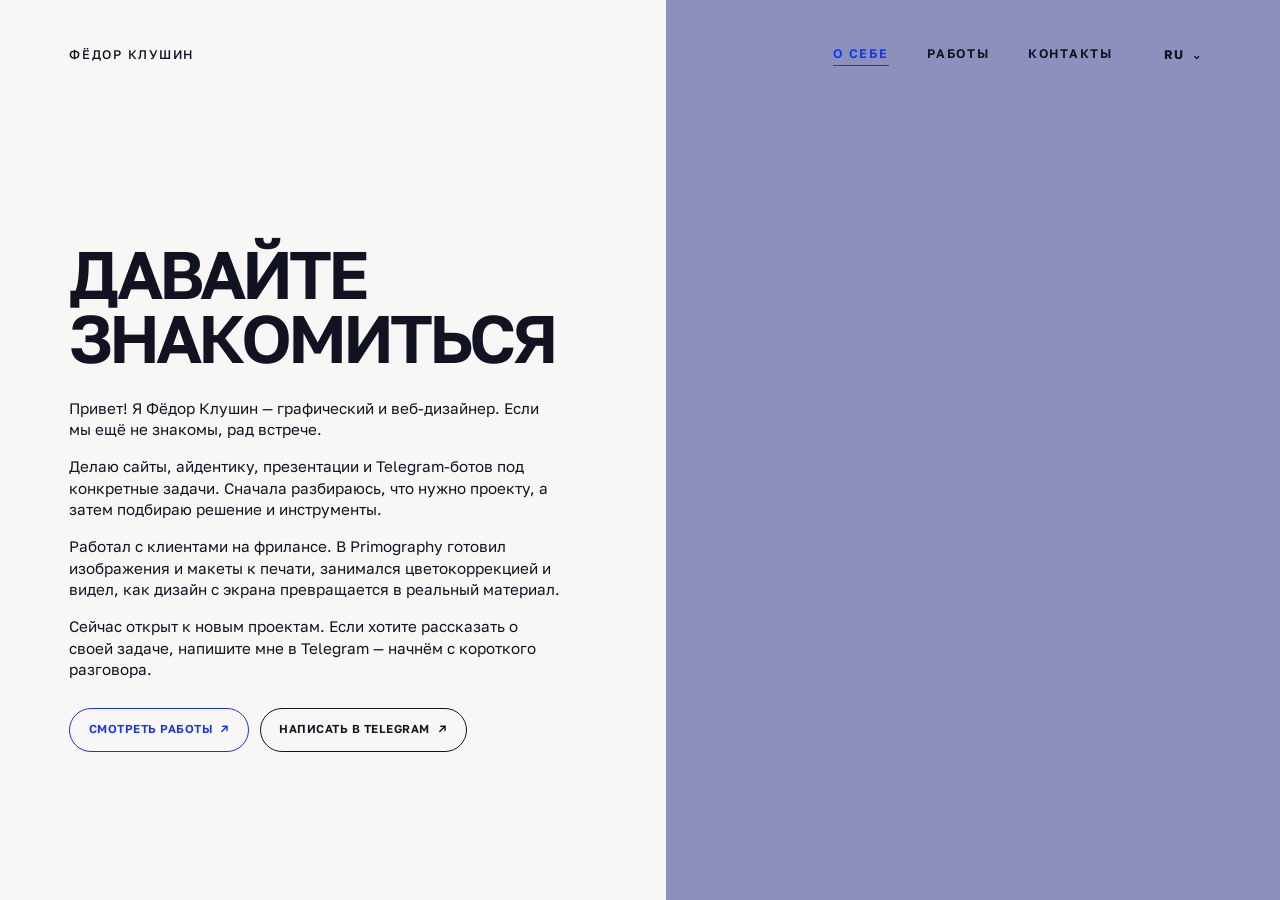
==== about.html @ 5cf601b0 "Add files via upload" ====
<!DOCTYPE html>
<html lang="ru">
<head>
<meta charset="utf-8">
<meta name="viewport" content="width=device-width, initial-scale=1">
<title>О себе — Фёдор Клушин</title>
<meta name="description" content="Знакомство с Фёдором Клушиным — графическим и веб-дизайнером. Работы, опыт и связь в Telegram.">
<meta property="og:title" content="О себе — Фёдор Клушин">
<meta property="og:description" content="Делаю сайты, айдентику, презентации и Telegram-ботов под конкретные задачи.">
<meta property="og:type" content="website">
<link rel="icon" href="assets/favicon.svg" type="image/svg+xml">
<link rel="preconnect" href="https://fonts.googleapis.com"><link rel="preconnect" href="https://fonts.gstatic.com" crossorigin><link href="https://fonts.googleapis.com/css2?family=Golos+Text:wght@400;500;600;700&family=JetBrains+Mono:wght@400;500&display=swap" rel="stylesheet">
<link rel="stylesheet" href="css/styles.css">
<link rel="stylesheet" href="css/redesign.css">
</head>
<body class="page-about">
<a class="skip-link" href="#main">К содержанию</a>
<header class="site-header site-header--scene">
  <a class="site-header__mark" href="index.html">ФЁДОР КЛУШИН</a>
  <button class="nav-toggle" type="button" aria-expanded="false" aria-controls="site-nav" aria-label="Открыть меню">
    <span></span><span></span>
  </button>
  <nav class="site-nav" id="site-nav" aria-label="Основная навигация">
    <a href="about.html" aria-current="page">О себе</a>
    <a href="works.html">Работы</a>
    <a href="contacts.html">Контакты</a>
  </nav>
</header>
<main id="main" class="about-story">
  <div class="about-story__copy">
    <h1>Давайте<br>знакомиться</h1>
    <div class="about-story__text">
      <p>Привет! Я Фёдор Клушин — графический и веб-дизайнер. Если мы ещё не знакомы, рад встрече.</p>
      <p>Делаю сайты, айдентику, презентации и Telegram-ботов под конкретные задачи. Сначала разбираюсь, что нужно проекту, а затем подбираю решение и инструменты.</p>
      <p>Работал с клиентами на фрилансе. В Primography готовил изображения и макеты к печати, занимался цветокоррекцией и видел, как дизайн с экрана превращается в реальный материал.</p>
      <p>Сейчас открыт к новым проектам. Если хотите рассказать о своей задаче, напишите мне в Telegram — начнём с короткого разговора.</p>
    </div>
    <div class="about-story__actions">
      <a class="outline-button outline-button--accent" href="works.html">Смотреть работы <span aria-hidden="true">↗</span></a>
      <a class="outline-button" href="https://t.me/fod1k" target="_blank" rel="noopener noreferrer">Написать в Telegram <span aria-hidden="true">↗</span></a>
    </div>
  </div>
  <div class="about-story__scene" role="img" aria-label="Дельфин и корова прыгают над морем на фоне заката"></div>
</main>
<script src="js/i18n-data.js"></script>
<script src="js/i18n.js"></script>
<script src="js/site.js"></script>
</body>
</html>
---- css/styles.css ----
/* ============================================================
   Фёдор Клушин — портфолио. Дизайн-система.
   Unbounded (display) · Golos Text (body) · JetBrains Mono (util)
   ============================================================ */

:root {
  --ground: #E7E4D9;
  --surface: #DEDACB;
  --ink: #14120E;
  --muted: #6B685C;
  --line: rgba(20, 18, 14, 0.16);
  --accent: #2E1DF0;
  --accent-ink: #F4F1E6;
  --accent-2: #FF4D26;

  --font-display: "Unbounded", "Arial Black", "Segoe UI", sans-serif;
  --font-body: "Golos Text", "Segoe UI", system-ui, sans-serif;
  --font-mono: "JetBrains Mono", "SFMono-Regular", ui-monospace, monospace;

  --pad: clamp(1.15rem, 5vw, 4rem);
  --measure: 60rem;
  --ease: cubic-bezier(0.22, 1, 0.36, 1);
  --grain-opacity: 0.18;
}

@media (prefers-color-scheme: dark) {
  :root {
    --ground: #0E0E0C;
    --surface: #17150F;
    --ink: #ECE9DD;
    --muted: #8B8776;
    --line: rgba(236, 233, 221, 0.17);
    --accent: #8A7CFF;
    --accent-ink: #0E0E0C;
    --accent-2: #FF6A45;
    --grain-opacity: 0.32;
  }
}

*,
*::before,
*::after {
  box-sizing: border-box;
  margin: 0;
  padding: 0;
}

html {
  scroll-behavior: smooth;
  -webkit-text-size-adjust: 100%;
}

body {
  min-height: 100vh;
  background: var(--ground);
  color: var(--ink);
  font-family: var(--font-body);
  font-size: clamp(0.95rem, 0.9rem + 0.3vw, 1.05rem);
  line-height: 1.6;
  overflow-x: hidden;
  -webkit-font-smoothing: antialiased;
}

::selection {
  background: var(--accent);
  color: var(--accent-ink);
}

img,
svg {
  display: block;
  max-width: 100%;
  height: auto;
}

a {
  color: inherit;
  text-decoration: none;
}

button {
  font: inherit;
  color: inherit;
  background: none;
  border: 0;
  cursor: pointer;
}

h1,
h2,
h3 {
  font-family: var(--font-display);
  font-weight: 700;
  letter-spacing: -0.03em;
  line-height: 1.05;
}

:focus-visible {
  outline: 2px solid var(--accent);
  outline-offset: 3px;
}

.skip-link {
  position: absolute;
  left: 1rem;
  top: -4rem;
  z-index: 100;
  padding: 0.55rem 0.9rem;
  background: var(--ink);
  color: var(--ground);
  font-family: var(--font-mono);
  font-size: 0.75rem;
}

.skip-link:focus {
  top: 0.75rem;
}

/* grain overlay ------------------------------------------------ */
.grain {
  position: fixed;
  inset: -50%;
  z-index: 90;
  pointer-events: none;
  opacity: var(--grain-opacity);
  mix-blend-mode: soft-light;
  background-image: url("data:image/svg+xml,%3Csvg xmlns='http://www.w3.org/2000/svg' width='160' height='160'%3E%3Cfilter id='n'%3E%3CfeTurbulence type='fractalNoise' baseFrequency='0.82' numOctaves='2' stitchTiles='stitch'/%3E%3C/filter%3E%3Crect width='100%25' height='100%25' filter='url(%23n)'/%3E%3C/svg%3E");
}

/* ============================================================
   Header
   ============================================================ */
.site-header {
  position: sticky;
  top: 0;
  z-index: 50;
  display: flex;
  flex-wrap: wrap;
  align-items: center;
  gap: 0.5rem 1.75rem;
  padding: 0.85rem var(--pad);
  font-family: var(--font-mono);
  font-size: 0.72rem;
  letter-spacing: 0.06em;
  text-transform: uppercase;
  background: color-mix(in srgb, var(--ground) 85%, transparent);
  backdrop-filter: blur(10px);
  -webkit-backdrop-filter: blur(10px);
  border-bottom: 1px solid var(--line);
}

.site-header__mark {
  margin-right: auto;
  font-weight: 500;
}

.site-header__mark b {
  color: var(--accent);
  font-weight: 500;
}

.site-header__mark:hover {
  color: var(--accent);
}

.site-nav {
  display: flex;
  gap: clamp(0.9rem, 3vw, 2rem);
}

.site-nav a {
  position: relative;
  padding-bottom: 2px;
}

.site-nav a::after {
  content: "";
  position: absolute;
  left: 0;
  bottom: 0;
  width: 100%;
  height: 1px;
  background: currentColor;
  transform: scaleX(0);
  transform-origin: left;
  transition: transform 0.35s var(--ease);
}

.site-nav a:hover,
.site-nav a[aria-current="page"] {
  color: var(--accent);
}

.site-nav a:hover::after,
.site-nav a[aria-current="page"]::after {
  transform: scaleX(1);
}

.site-header__clock {
  color: var(--muted);
  font-variant-numeric: tabular-nums;
  white-space: nowrap;
}

.nav-toggle {
  display: none;
  width: 2.4rem;
  height: 2.4rem;
  border: 1px solid var(--line);
  place-items: center;
}

.nav-toggle span {
  display: block;
  width: 1rem;
  height: 1px;
  background: var(--ink);
  transition: transform 0.3s var(--ease), opacity 0.3s var(--ease);
}

.nav-toggle span + span {
  margin-top: 5px;
}

.nav-toggle[aria-expanded="true"] span:first-child {
  transform: translateY(3px) rotate(45deg);
}

.nav-toggle[aria-expanded="true"] span:last-child {
  transform: translateY(-3px) rotate(-45deg);
}

@media (max-width: 760px) {
  .nav-toggle {
    display: grid;
    order: 2;
  }

  .site-header__clock {
    display: none;
  }

  .site-nav {
    order: 3;
    flex-basis: 100%;
    flex-direction: column;
    gap: 0;
    display: none;
  }

  .site-nav.is-open {
    display: flex;
  }

  .site-nav a {
    padding: 0.85rem 0;
    border-top: 1px solid var(--line);
  }

  .site-nav a::after {
    display: none;
  }
}

/* ============================================================
   Footer
   ============================================================ */
.site-footer {
  padding: clamp(2.5rem, 6vw, 4rem) var(--pad) 2.5rem;
  border-top: 1px solid var(--ink);
  display: grid;
  gap: 1.75rem;
}

.site-footer__row {
  display: flex;
  flex-wrap: wrap;
  gap: 1rem 2.5rem;
  align-items: baseline;
  justify-content: space-between;
}

.site-footer__links {
  display: flex;
  flex-wrap: wrap;
  gap: 0.6rem 1.75rem;
  font-family: var(--font-mono);
  font-size: 0.78rem;
  letter-spacing: 0.04em;
  text-transform: uppercase;
}

.site-footer__links a:hover {
  color: var(--accent);
}

.site-footer__note {
  font-family: var(--font-mono);
  font-size: 0.68rem;
  letter-spacing: 0.08em;
  text-transform: uppercase;
  color: var(--muted);
}

/* ============================================================
   Home — hero
   ============================================================ */
.hero {
  position: relative;
  padding: clamp(2.5rem, 7vw, 5.5rem) var(--pad) 0;
  min-height: calc(100svh - 46px);
  display: flex;
  flex-direction: column;
  justify-content: space-between;
}

.hero__eyebrow {
  font-family: var(--font-mono);
  font-size: 0.74rem;
  letter-spacing: 0.14em;
  text-transform: uppercase;
  color: var(--muted);
  display: flex;
  gap: 0.6rem;
  align-items: center;
}

.hero__eyebrow::before {
  content: "";
  width: 34px;
  height: 1px;
  background: var(--accent-2);
}

.wordmark {
  font-family: var(--font-display);
  font-weight: 800;
  text-transform: uppercase;
  letter-spacing: -0.045em;
  line-height: 0.86;
  font-size: clamp(2.9rem, 13.5vw, 14rem);
  margin: clamp(1.4rem, 4vw, 2.6rem) 0;
  overflow-wrap: break-word;
}

.wordmark .line {
  display: block;
  overflow: hidden;
}

.wordmark .line > span {
  display: block;
  will-change: transform;
}

.wordmark .line--out {
  color: var(--accent);
}

.hero__facts {
  display: grid;
  grid-template-columns: repeat(auto-fit, minmax(10.5rem, 1fr));
  gap: 0.9rem 1.5rem;
  border-top: 1px solid var(--line);
  padding-top: 1rem;
  margin-top: clamp(1.5rem, 4vw, 2.4rem);
}

.hero__facts dt {
  font-family: var(--font-mono);
  font-size: 0.64rem;
  letter-spacing: 0.16em;
  text-transform: uppercase;
  color: var(--accent-2);
  margin-bottom: 0.35rem;
}

.hero__facts dd {
  font-size: 0.9rem;
  line-height: 1.35;
}

.hero__foot {
  display: flex;
  flex-wrap: wrap;
  align-items: flex-end;
  justify-content: space-between;
  gap: 1.5rem 2rem;
  padding-bottom: clamp(1.4rem, 4vw, 2.4rem);
  margin-top: clamp(1.4rem, 4vw, 2.2rem);
}

.hero__lead {
  max-width: 34ch;
  font-size: clamp(1rem, 0.95rem + 0.5vw, 1.3rem);
  line-height: 1.4;
}

.hero__lead b {
  color: var(--accent);
  font-weight: 500;
}

.scrollcue {
  font-family: var(--font-mono);
  font-size: 0.72rem;
  letter-spacing: 0.12em;
  text-transform: uppercase;
  color: var(--muted);
  display: flex;
  align-items: center;
  gap: 0.5rem;
}

.scrollcue:hover {
  color: var(--accent);
}

.scrollcue span {
  display: inline-block;
  animation: bob 1.8s ease-in-out infinite;
}

@keyframes bob {
  0%, 100% { transform: translateY(0); }
  50% { transform: translateY(4px); }
}

/* rotating seal */
.seal {
  position: absolute;
  top: clamp(1rem, 4vw, 3rem);
  right: var(--pad);
  width: clamp(84px, 12vw, 132px);
  aspect-ratio: 1;
  z-index: 5;
}

.seal svg {
  width: 100%;
  height: 100%;
  overflow: visible;
}

.seal__ring {
  animation: spin 22s linear infinite;
  transform-origin: 50% 50%;
}

.seal text {
  font-family: var(--font-mono);
  font-size: 8.4px;
  letter-spacing: 1.4px;
  fill: var(--ink);
  text-transform: uppercase;
}

.seal__core {
  fill: var(--accent-2);
}

@keyframes spin {
  to { transform: rotate(360deg); }
}

/* marquee */
.marquee {
  border-block: 1px solid var(--ink);
  background: var(--accent);
  color: var(--accent-ink);
  overflow: hidden;
  display: flex;
}

.marquee__track {
  display: flex;
  flex-shrink: 0;
  align-items: center;
  gap: 2.2rem;
  padding: 0.5rem 1.1rem;
  white-space: nowrap;
  font-family: var(--font-display);
  font-weight: 600;
  font-size: clamp(0.85rem, 0.8rem + 0.6vw, 1.15rem);
  text-transform: uppercase;
  letter-spacing: 0.02em;
  animation: slide 26s linear infinite;
}

.marquee__track span {
  display: inline-flex;
  align-items: center;
  gap: 2.2rem;
}

.marquee__track i {
  color: var(--accent-2);
  font-style: normal;
}

@keyframes slide {
  to { transform: translateX(-50%); }
}

/* ============================================================
   Home — work list
   ============================================================ */
.section {
  padding: clamp(3.5rem, 9vw, 7rem) var(--pad) clamp(2rem, 6vw, 4rem);
}

.section__head {
  display: flex;
  justify-content: space-between;
  align-items: baseline;
  font-family: var(--font-mono);
  font-size: 0.76rem;
  letter-spacing: 0.14em;
  text-transform: uppercase;
  color: var(--muted);
  padding-bottom: clamp(1.5rem, 4vw, 2.5rem);
}

.work__list {
  display: grid;
}

.row {
  display: grid;
  grid-template-columns: 2.4rem 1fr auto;
  align-items: center;
  gap: clamp(0.75rem, 2vw, 1.75rem);
  padding: clamp(1.05rem, 3.2vw, 2.1rem) 0;
  border-top: 1px solid var(--line);
  position: relative;
}

.work__list .row:last-child {
  border-bottom: 1px solid var(--line);
}

.row__idx {
  font-family: var(--font-mono);
  font-size: 0.78rem;
  color: var(--muted);
  align-self: start;
  padding-top: 0.4rem;
}

.row__name {
  font-family: var(--font-display);
  font-weight: 700;
  text-transform: uppercase;
  letter-spacing: -0.035em;
  line-height: 0.95;
  font-size: clamp(1.7rem, 7vw, 4.6rem);
  transition: transform 0.45s var(--ease), color 0.3s ease;
}

.row__tag {
  font-family: var(--font-mono);
  font-size: 0.74rem;
  letter-spacing: 0.06em;
  text-transform: uppercase;
  color: var(--muted);
  text-align: right;
  max-width: 13rem;
}

.row__mini {
  display: none;
  grid-column: 2;
  width: 74px;
  aspect-ratio: 4 / 3;
  border: 1px solid var(--line);
  margin-top: 0.7rem;
  object-fit: cover;
  object-position: center;
}

@media (hover: hover) and (pointer: fine) {
  .row:hover .row__name {
    color: var(--accent);
    transform: translateX(clamp(0.4rem, 1.6vw, 1.6rem));
  }

  .row:hover .row__tag {
    color: var(--ink);
  }
}

@media (hover: none), (pointer: coarse) {
  .row {
    grid-template-columns: 2.4rem 1fr;
  }

  .row__tag {
    grid-column: 2;
    text-align: left;
    margin-top: 0.35rem;
  }

  .row__mini {
    display: block;
  }
}

/* cursor-follow preview */
.preview {
  position: fixed;
  top: 0;
  left: 0;
  width: min(30vw, 340px);
  aspect-ratio: 4 / 3;
  z-index: 60;
  pointer-events: none;
  opacity: 0;
  transform: translate(-50%, -50%) scale(0.92) rotate(-3deg);
  transition: opacity 0.3s ease;
  box-shadow: 0 30px 80px -20px rgba(0, 0, 0, 0.45);
  border: 1px solid var(--line);
  background: var(--surface);
}

.preview.is-on {
  opacity: 1;
}

.preview img {
  width: 100%;
  height: 100%;
  object-fit: cover;
  object-position: center;
}

.preview__fig {
  display: none;
  width: 100%;
  height: 100%;
}

.preview__fig.is-active {
  display: block;
}

@media (hover: none), (pointer: coarse) {
  .preview {
    display: none;
  }
}

/* ============================================================
   Home — about teaser + contact block
   ============================================================ */
.home-about {
  padding: 0 var(--pad) clamp(3rem, 8vw, 5rem);
  display: grid;
  gap: 1.6rem;
  max-width: 52ch;
}

.home-about p {
  font-size: clamp(1.05rem, 1rem + 0.6vw, 1.5rem);
  line-height: 1.4;
}

.textlink {
  font-family: var(--font-mono);
  font-size: 0.76rem;
  letter-spacing: 0.1em;
  text-transform: uppercase;
  color: var(--accent);
  align-self: start;
  border-bottom: 1px solid currentColor;
  padding-bottom: 3px;
}

.textlink:hover {
  color: var(--ink);
}

.cta-block {
  padding: clamp(3rem, 8vw, 6rem) var(--pad) clamp(2rem, 5vw, 3.5rem);
  border-top: 1px solid var(--ink);
}

.cta-block__title {
  font-family: var(--font-display);
  font-weight: 800;
  text-transform: uppercase;
  letter-spacing: -0.04em;
  line-height: 0.9;
  font-size: clamp(2.1rem, 11vw, 9rem);
  display: inline-flex;
  flex-wrap: wrap;
  align-items: baseline;
  gap: 0.15em;
  max-width: 100%;
}

.cta-block__title:hover {
  color: var(--accent);
}

.cta-block__title .arw {
  font-size: 0.62em;
  transition: transform 0.4s var(--ease);
}

.cta-block__title:hover .arw {
  transform: translateX(0.25em);
}

.contact-grid {
  margin-top: clamp(2rem, 6vw, 4rem);
  display: grid;
  grid-template-columns: repeat(auto-fit, minmax(min(100%, 210px), 1fr));
  gap: 1.75rem 2rem;
}

.contact-grid__col span {
  display: block;
  font-family: var(--font-mono);
  font-size: 0.68rem;
  letter-spacing: 0.14em;
  text-transform: uppercase;
  color: var(--muted);
  margin-bottom: 0.55rem;
}

.contact-grid__col a {
  font-size: 1.02rem;
  line-height: 1.5;
}

.contact-grid__col a:hover {
  color: var(--accent);
}

/* ============================================================
   Interior pages — page hero
   ============================================================ */
.page-hero {
  padding: clamp(3rem, 8vw, 5.5rem) var(--pad) 0;
}

.page-hero__kicker {
  font-family: var(--font-mono);
  font-size: 0.74rem;
  letter-spacing: 0.14em;
  text-transform: uppercase;
  color: var(--muted);
  display: flex;
  gap: 0.6rem;
  align-items: center;
}

.page-hero__kicker::before {
  content: "";
  width: 34px;
  height: 1px;
  background: var(--accent-2);
}

.page-hero h1 {
  margin: clamp(1rem, 3vw, 1.6rem) 0 0;
  font-family: var(--font-display);
  font-weight: 800;
  text-transform: uppercase;
  letter-spacing: -0.045em;
  line-height: 0.9;
  font-size: clamp(2.5rem, 10vw, 7rem);
  overflow-wrap: break-word;
}

/* ============================================================
   About page
   ============================================================ */
.about {
  padding: clamp(2.5rem, 7vw, 4.5rem) var(--pad) 0;
  display: grid;
  gap: clamp(2.5rem, 7vw, 4.5rem);
}

@media (min-width: 900px) {
  .about {
    grid-template-columns: 1.05fr 0.95fr;
    gap: clamp(3rem, 6vw, 5rem);
  }
}

.prose p {
  margin: 0 0 1rem;
  max-width: 46ch;
  font-size: clamp(1rem, 0.95rem + 0.35vw, 1.2rem);
  line-height: 1.5;
}

.prose p:first-child {
  color: var(--ink);
}

.prose p + p {
  color: var(--muted);
}

.btn {
  display: inline-flex;
  align-items: center;
  gap: 0.5rem;
  margin-top: 1.75rem;
  padding: 0.9rem 1.3rem;
  border: 1px solid var(--ink);
  font-family: var(--font-mono);
  font-size: 0.74rem;
  letter-spacing: 0.06em;
  text-transform: uppercase;
}

.btn:hover {
  background: var(--ink);
  color: var(--ground);
}

.spec {
  display: grid;
  gap: 1.75rem;
  align-content: start;
}

.spec__group h2 {
  font-family: var(--font-mono);
  font-size: 0.7rem;
  font-weight: 500;
  letter-spacing: 0.16em;
  text-transform: uppercase;
  color: var(--accent-2);
  margin-bottom: 0.75rem;
}

.spec__list {
  list-style: none;
  display: grid;
  gap: 0;
}

.spec__list li {
  padding: 0.8rem 0;
  border-top: 1px solid var(--line);
  font-size: 0.96rem;
}

.spec__list li:last-child {
  border-bottom: 1px solid var(--line);
}

/* ============================================================
   Contacts page
   ============================================================ */
.contacts {
  padding: clamp(2.5rem, 7vw, 4.5rem) var(--pad) 0;
  display: grid;
  gap: clamp(2rem, 5vw, 3rem);
}

.contacts__lead {
  max-width: 44ch;
  font-size: clamp(1.05rem, 1rem + 0.6vw, 1.5rem);
  line-height: 1.4;
}

.contacts__list {
  list-style: none;
  display: grid;
  gap: 0;
  border-top: 1px solid var(--ink);
}

.contacts__list li {
  display: flex;
  flex-wrap: wrap;
  align-items: baseline;
  gap: 0.4rem 1.5rem;
  padding: clamp(1rem, 3vw, 1.6rem) 0;
  border-bottom: 1px solid var(--line);
}

.contacts__list span {
  flex: 0 0 8rem;
  font-family: var(--font-mono);
  font-size: 0.7rem;
  letter-spacing: 0.14em;
  text-transform: uppercase;
  color: var(--muted);
}

.contacts__list a {
  font-family: var(--font-display);
  font-weight: 600;
  font-size: clamp(1.35rem, 4vw, 2rem);
  letter-spacing: -0.02em;
}

.contacts__list a:hover {
  color: var(--accent);
}

/* ============================================================
   Case pages
   ============================================================ */
.case-hero {
  padding: clamp(2.5rem, 8vw, 6rem) var(--pad) clamp(1.5rem, 4vw, 2.5rem);
}

.case-hero__kicker {
  font-family: var(--font-mono);
  font-size: 0.74rem;
  letter-spacing: 0.14em;
  text-transform: uppercase;
  color: var(--muted);
  display: flex;
  align-items: center;
  gap: 0.6rem;
  margin-bottom: clamp(1rem, 3vw, 1.6rem);
}

.case-hero__kicker::before {
  content: "";
  width: 34px;
  height: 1px;
  background: var(--accent-2);
}

.case-hero h1 {
  font-family: var(--font-display);
  font-weight: 800;
  text-transform: uppercase;
  letter-spacing: -0.045em;
  line-height: 0.86;
  font-size: clamp(2.4rem, 10.5vw, 10rem);
  overflow-wrap: break-word;
}

.case-hero__lead {
  margin-top: clamp(1.3rem, 3.5vw, 2.2rem);
  max-width: 46ch;
  font-size: clamp(1rem, 0.95rem + 0.5vw, 1.35rem);
  line-height: 1.4;
}

.case-hero__lead b {
  color: var(--accent);
  font-weight: 500;
}

.case-meta {
  display: grid;
  grid-template-columns: repeat(auto-fit, minmax(13rem, 1fr));
  border-top: 1px solid var(--ink);
  margin: clamp(2rem, 5vw, 3.5rem) var(--pad) 0;
}

.case-meta > div {
  padding: 1.1rem 1.2rem 1.2rem 0;
  border-bottom: 1px solid var(--line);
}

.case-meta dt {
  font-family: var(--font-mono);
  font-size: 0.64rem;
  letter-spacing: 0.16em;
  text-transform: uppercase;
  color: var(--accent-2);
  margin-bottom: 0.4rem;
}

.case-meta dd {
  font-size: 0.9rem;
  line-height: 1.4;
}

.case-meta .note {
  grid-column: 1 / -1;
  padding: 0.9rem 0 1.1rem;
  font-family: var(--font-mono);
  font-size: 0.72rem;
  letter-spacing: 0.03em;
  color: var(--muted);
}

.story {
  padding: clamp(3rem, 7vw, 6rem) var(--pad);
  display: grid;
  gap: clamp(4rem, 10vw, 8rem);
}

.spread {
  display: grid;
  gap: clamp(1.4rem, 3vw, 2.2rem);
}

.spread__head {
  max-width: var(--measure);
}

.spread__label {
  font-family: var(--font-mono);
  font-size: 0.7rem;
  letter-spacing: 0.14em;
  text-transform: uppercase;
  color: var(--accent-2);
}

.spread__h {
  font-family: var(--font-display);
  font-weight: 700;
  letter-spacing: -0.025em;
  line-height: 1.02;
  font-size: clamp(1.5rem, 4.5vw, 2.7rem);
  margin: 0.7rem 0 0.9rem;
  text-wrap: balance;
}

.spread__p {
  color: var(--muted);
  max-width: 52ch;
}

.spread__imgs {
  display: grid;
  gap: clamp(1rem, 2.5vw, 1.75rem);
}

.spread__imgs--pair {
  grid-template-columns: repeat(auto-fit, minmax(min(100%, 300px), 1fr));
}

.spread__img {
  display: block;
  width: 100%;
  padding: 0;
  border: 1px solid var(--line);
  background: var(--surface);
  cursor: zoom-in;
  overflow: hidden;
}

.spread__img img {
  width: 100%;
  height: auto;
}

.spread__img:hover img {
  opacity: 0.94;
}

.spread__img--tall {
  max-height: 78vh;
  overflow-y: auto;
}

/* native palette swatches (Alea) */
.swatches {
  display: grid;
  grid-template-columns: repeat(auto-fit, minmax(150px, 1fr));
  gap: 1px;
  background: var(--line);
  border: 1px solid var(--line);
}

.sw {
  background: var(--ground);
}

.sw__chip {
  aspect-ratio: 4 / 3;
  width: 100%;
}

.sw__body {
  padding: 0.9rem 1rem 1.1rem;
}

.sw__name {
  font-family: var(--font-display);
  font-weight: 600;
  font-size: 0.95rem;
}

.sw__hex {
  font-family: var(--font-mono);
  font-size: 0.72rem;
  color: var(--muted);
  margin-top: 0.35rem;
  line-height: 1.5;
}

/* archive contact sheet */
.archive {
  padding: clamp(2.5rem, 6vw, 4rem) var(--pad);
  border-top: 1px solid var(--ink);
}

.archive__head {
  display: flex;
  flex-wrap: wrap;
  justify-content: space-between;
  align-items: baseline;
  gap: 0.6rem 1.5rem;
  font-family: var(--font-mono);
  font-size: 0.74rem;
  letter-spacing: 0.1em;
  text-transform: uppercase;
  color: var(--muted);
  margin-bottom: 1.5rem;
}

.archive__dl {
  border: 1px solid var(--ink);
  padding: 0.6rem 0.9rem;
  color: var(--ink);
}

.archive__dl:hover {
  background: var(--ink);
  color: var(--ground);
}

.sheet {
  display: grid;
  grid-template-columns: repeat(auto-fill, minmax(84px, 1fr));
  gap: 0.5rem;
}

.sheet--wide {
  grid-template-columns: repeat(auto-fill, minmax(180px, 1fr));
}

.sheet__cell {
  padding: 0;
  border: 1px solid var(--line);
  background: var(--surface);
  cursor: zoom-in;
  overflow: hidden;
  aspect-ratio: 3 / 4;
}

.sheet--wide .sheet__cell {
  aspect-ratio: 16 / 10;
}

.sheet__cell img {
  width: 100%;
  height: 100%;
  object-fit: cover;
  object-position: top;
}

.sheet__cell:hover {
  border-color: var(--accent);
}

/* next-project CTA */
.next-case {
  display: flex;
  flex-wrap: wrap;
  gap: 1rem 2rem;
  align-items: center;
  justify-content: space-between;
  padding: clamp(2.5rem, 7vw, 4.5rem) var(--pad);
  border-top: 1px solid var(--line);
}

.next-case__link {
  font-family: var(--font-display);
  font-weight: 800;
  text-transform: uppercase;
  letter-spacing: -0.04em;
  line-height: 0.9;
  font-size: clamp(1.9rem, 7.5vw, 5rem);
  overflow-wrap: break-word;
}

.next-case__link span {
  display: block;
  font-family: var(--font-mono);
  font-weight: 400;
  font-size: 0.7rem;
  letter-spacing: 0.14em;
  color: var(--muted);
  margin-bottom: 0.5rem;
}

.next-case__link:hover {
  color: var(--accent);
}

/* lightbox */
.lightbox {
  position: fixed;
  inset: 0;
  z-index: 95;
  display: none;
  place-items: center;
  padding: 3vw;
  background: color-mix(in srgb, var(--ground) 90%, #000);
  backdrop-filter: blur(6px);
  -webkit-backdrop-filter: blur(6px);
}

.lightbox.is-open {
  display: grid;
}

.lightbox img {
  max-width: 100%;
  max-height: 94vh;
  width: auto;
  box-shadow: 0 40px 120px -30px rgba(0, 0, 0, 0.6);
}

.lightbox__close {
  position: absolute;
  top: 1rem;
  right: 1rem;
  font-family: var(--font-mono);
  font-size: 0.72rem;
  letter-spacing: 0.1em;
  text-transform: uppercase;
  border: 1px solid var(--line);
  padding: 0.5rem 0.8rem;
  background: var(--ground);
  color: var(--ink);
}

/* ============================================================
   Reveal + motion
   ============================================================ */
.js-anim .wordmark .line > span {
  transform: translateY(110%);
}

.js-anim .reveal {
  opacity: 0;
  transform: translateY(22px);
}

@media (prefers-reduced-motion: reduce) {
  html {
    scroll-behavior: auto;
  }

  *,
  *::before,
  *::after {
    animation-duration: 0.001ms !important;
    animation-iteration-count: 1 !important;
    transition-duration: 0.001ms !important;
  }

  .js-anim .wordmark .line > span,
  .js-anim .reveal {
    transform: none !important;
    opacity: 1 !important;
  }

  .grain {
    display: none;
  }
}

/* Short page change shared by the separate HTML pages. */
@keyframes page-arrive {
  from { opacity: 0; }
  to { opacity: 1; }
}

body {
  animation: page-arrive 0.45s ease-out;
  transition: opacity 0.32s ease-in-out;
}

body.is-leaving {
  opacity: 0;
}

@media (prefers-reduced-motion: reduce) {
  body {
    animation: none;
    transition: none;
  }
}
---- css/redesign.css ----
/* Scene pages. Shared route and case styles remain in styles.css. */
.page-landing,
.page-about {
  --ground: #f8f7f5;
  --surface: #fff;
  --ink: #111322;
  --muted: #5f6575;
  --line: rgba(17, 19, 34, 0.18);
  --accent: #1736e7;
  --accent-ink: #fff;
  --scene-pad: clamp(1.25rem, 5.4vw, 5.5rem);
  background: var(--ground);
  color: var(--ink);
}

.site-header--scene {
  position: absolute;
  inset: 0 0 auto;
  z-index: 50;
  padding: clamp(1.2rem, 2.8vw, 2.6rem) var(--scene-pad);
  background: transparent;
  border: 0;
  backdrop-filter: none;
  -webkit-backdrop-filter: none;
  font-family: "Golos Text", system-ui, sans-serif;
  font-size: 0.78rem;
  font-weight: 600;
  letter-spacing: 0.14em;
}

.site-header--scene .site-header__mark {
  white-space: nowrap;
}

.site-header--scene .site-nav {
  gap: clamp(1.25rem, 3vw, 3rem);
}

.site-header--scene .site-nav a:hover,
.site-header--scene .site-nav a[aria-current="page"] {
  color: #1736e7;
}

.landing {
  position: relative;
  isolation: isolate;
  overflow: hidden;
  min-height: 100vh;
  min-height: 100svh;
  background-image: linear-gradient(180deg, rgba(250, 232, 241, 0.06) 0%, transparent 60%, rgba(6, 13, 18, 0.14) 100%), url("../assets/scenes/landing-hills.webp");
  background-size: cover;
  background-position: center center;
}

.landing__grass {
  position: absolute;
  inset: 0;
  z-index: 0;
  pointer-events: none;
}

.landing__grass {
  opacity: 0.78;
  transform-origin: 50% 100%;
  background: url("../assets/scenes/foreground-grass.webp") center center / cover no-repeat;
  -webkit-mask-image: radial-gradient(ellipse 45% 20% at 52% 106%, #000 18%, transparent 100%);
  mask-image: radial-gradient(ellipse 45% 20% at 52% 106%, #000 18%, transparent 100%);
  animation: grass-sway 3.8s ease-in-out infinite alternate;
}

@keyframes grass-sway {
  from { transform: translate3d(-6px, 0, 0) rotate(-0.75deg); }
  to { transform: translate3d(6px, 0, 0) rotate(0.75deg); }
}

.landing__content {
  position: relative;
  z-index: 1;
  min-height: 100vh;
  min-height: 100svh;
  padding: clamp(8.5rem, 15vh, 12rem) var(--scene-pad) clamp(2rem, 6vh, 4rem);
  display: flex;
  flex-direction: column;
  align-items: center;
  justify-content: space-between;
  gap: 4rem;
}

.landing h1 {
  max-width: 100%;
  font-family: "Golos Text", system-ui, sans-serif;
  font-size: clamp(3.3rem, 7.2vw, 8.7rem);
  font-weight: 600;
  line-height: 0.95;
  letter-spacing: -0.065em;
  text-transform: uppercase;
  text-align: center;
  text-wrap: balance;
}

.scene-button {
  display: inline-flex;
  align-items: center;
  justify-content: center;
  gap: 0.7rem;
  min-height: 3.2rem;
  padding: 0.9rem 2.3rem;
  border: 1px solid rgba(255, 255, 255, 0.82);
  border-radius: 999px;
  color: #fff;
  background: rgba(11, 18, 30, 0.75);
  font-size: 0.78rem;
  font-weight: 600;
  letter-spacing: 0.13em;
  text-transform: uppercase;
  transition: background 0.2s ease, transform 0.2s ease;
}

.scene-button:hover {
  background: #1736e7;
  transform: translateY(-2px);
}

.about-story {
  min-height: 100vh;
  min-height: 100svh;
  display: grid;
  grid-template-columns: minmax(0, 52%) minmax(0, 48%);
}

.about-story__copy {
  min-width: 0;
  padding: clamp(8.7rem, 14vh, 10.5rem) clamp(2rem, 5vw, 6rem) clamp(2.5rem, 5vh, 4rem) var(--scene-pad);
  display: flex;
  flex-direction: column;
  justify-content: center;
}

.about-story h1 {
  font-family: "Golos Text", system-ui, sans-serif;
  font-size: clamp(3.2rem, 5.25vw, 6.5rem);
  font-weight: 600;
  line-height: 0.94;
  letter-spacing: -0.06em;
  text-transform: uppercase;
  margin-bottom: clamp(1.4rem, 3.2vh, 2.2rem);
}

.about-story__text {
  max-width: 55ch;
  font-size: clamp(0.95rem, 1.06vw, 1.08rem);
  line-height: 1.42;
}

.about-story__text p + p {
  margin-top: clamp(0.75rem, 1.7vh, 1.15rem);
}

.about-story__actions {
  display: flex;
  flex-wrap: wrap;
  gap: 0.65rem;
  margin-top: clamp(1.3rem, 3vh, 2rem);
}

.outline-button {
  display: inline-flex;
  align-items: center;
  justify-content: center;
  gap: 0.5rem;
  min-height: 2.75rem;
  padding: 0.72rem 1.15rem;
  border: 1px solid var(--ink);
  border-radius: 999px;
  white-space: nowrap;
  font-size: 0.72rem;
  font-weight: 600;
  line-height: 1.2;
  letter-spacing: 0.045em;
  text-transform: uppercase;
  transition: color 0.2s ease, background 0.2s ease;
}

.outline-button:hover {
  color: #fff;
  background: var(--ink);
}

.outline-button--accent {
  color: var(--accent);
  border-color: var(--accent);
}

.outline-button--accent:hover {
  background: var(--accent);
}

.about-story__scene {
  position: relative;
  overflow: hidden;
  min-height: 100%;
  background: #8b91bc url("../assets/scenes/about-sea.webp") 62% center / cover no-repeat;
}


@media (max-width: 760px) {
  .site-header--scene {
    padding: 1.15rem var(--scene-pad);
  }

  .site-header--scene .nav-toggle {
    width: 2.8rem;
    height: 2.8rem;
    border-radius: 50%;
    border-color: rgba(17, 19, 34, 0.35);
    background: rgba(255, 255, 255, 0.72);
  }

  .site-header--scene .site-nav {
    position: absolute;
    left: var(--scene-pad);
    right: var(--scene-pad);
    top: calc(100% - 0.25rem);
    padding: 0.35rem 1rem;
    border: 1px solid rgba(17, 19, 34, 0.15);
    border-radius: 0.85rem;
    background: rgba(250, 249, 248, 0.97);
    box-shadow: 0 1rem 2rem rgba(17, 19, 34, 0.12);
  }

  .landing {
    background-position: 51% center;
  }

  .landing__content {
    padding-top: clamp(8rem, 18vh, 11rem);
    padding-bottom: clamp(2rem, 6vh, 4rem);
  }

  .landing h1 {
    max-width: 9ch;
    font-size: clamp(3.4rem, 12vw, 5.7rem);
  }

  .page-about .site-header--scene {
    position: relative;
    background: var(--ground);
  }

  .about-story {
    display: flex;
    flex-direction: column;
  }

  .about-story__copy {
    padding: clamp(1.9rem, 5vw, 3rem) var(--scene-pad) clamp(2rem, 6vw, 3rem);
  }

  .about-story h1 {
    font-size: clamp(3rem, 10vw, 4.7rem);
    margin-bottom: 1.5rem;
  }

  .about-story__text {
    font-size: 1rem;
    line-height: 1.48;
  }

  .about-story__scene {
    min-height: clamp(19rem, 55svh, 37rem);
    background-position: 62% center;
  }
}

@media (prefers-reduced-motion: reduce) {
  .landing__grass {
    animation: none;
  }
}

@media (max-width: 390px) {
  .site-header--scene {
    font-size: 0.69rem;
  }

  .about-story__actions {
    align-items: stretch;
    flex-direction: column;
  }

  .outline-button {
    width: 100%;
  }
}

/* Project listing and case pages */
.page-works,
.page-case-redesign {
  --ground: #faf9f6;
  --surface: #fff;
  --ink: #171724;
  --muted: #747482;
  --line: rgba(23, 23, 36, 0.19);
  --accent: #3932a2;
  --accent-ink: #fff;
  --pad: clamp(1.25rem, 5.4vw, 5.5rem);
  --scene-pad: var(--pad);
  background: var(--ground);
  color: var(--ink);
}

.page-works .site-header--scene,
.page-case-redesign .site-header--scene {
  position: relative;
  inset: auto;
  min-height: 5.6rem;
  background: #d9d7ee;
}

.works-hero {
  position: relative;
  padding: clamp(5rem, 8vw, 8rem) var(--pad) clamp(2.8rem, 4vw, 4rem);
  overflow: hidden;
  background: #d9d7ee;
}
.works-hero::before,
.works-hero::after {
  content: "";
  position: absolute;
  z-index: 0;
  background: #efecf7;
  border-radius: 50%;
  pointer-events: none;
}
.works-hero::before { width: 75vw; height: 34vw; top: -23vw; right: -18vw; }
.works-hero::after { width: 55vw; height: 20vw; bottom: -18vw; left: -16vw; background: #c4c1e0; }
.works-hero > * { position: relative; z-index: 1; }
.works-hero__eyebrow {
  font-size: 0.78rem;
  font-weight: 600;
  letter-spacing: 0.14em;
  text-transform: uppercase;
}
.works-hero h1 {
  margin-top: 1.3rem;
  font-family: "Golos Text", system-ui, sans-serif;
  font-size: clamp(4.6rem, 14.5vw, 15rem);
  font-weight: 600;
  line-height: 0.83;
  letter-spacing: -0.085em;
}
.works-hero p {
  margin-top: clamp(2rem, 5vw, 4rem);
  max-width: 35ch;
  font-size: clamp(1rem, 1.3vw, 1.3rem);
  line-height: 1.4;
}

.page-works .section { padding-top: clamp(3rem, 5vw, 5rem); }
.page-works .section__head { color: var(--muted); padding-bottom: 1rem; }
.page-works .row { min-height: 8.6rem; grid-template-columns: 2.5rem minmax(0, 1fr) minmax(9rem, 17rem); }
.page-works .row__name {
  font-family: "Golos Text", system-ui, sans-serif;
  font-weight: 600;
  font-size: clamp(2.25rem, 5.5vw, 6rem);
  letter-spacing: -0.07em;
  text-transform: none;
}
.page-works .row__tag {
  font-family: "Golos Text", system-ui, sans-serif;
  font-weight: 600;
  font-size: 0.8rem;
  letter-spacing: 0.08em;
}
.page-works .row__mini { width: 110px; height: 74px; }
.page-works .work__list--small .row { min-height: 6rem; }
.page-works .work__list--small .row__name { font-size: clamp(2rem, 3.7vw, 3.6rem); }
.works-catalog__more { margin-top: clamp(3.5rem, 6vw, 6rem); }
.works-outro {
  display: flex;
  align-items: center;
  justify-content: space-between;
  gap: 1.25rem;
  padding: clamp(2rem, 5vw, 4rem) var(--pad);
  border-top: 1px solid var(--line);
  background: #eeedf7;
}
.works-outro p { font-size: clamp(1.15rem, 2vw, 1.9rem); font-weight: 600; line-height: 1.2; }

.page-case-redesign .case-hero h1,
.page-case-redesign .spread__h,
.page-case-redesign .next-case__link {
  font-family: "Golos Text", system-ui, sans-serif;
}
.page-case-redesign .case-hero h1 { letter-spacing: -0.075em; }
.page-case-redesign .site-footer { background: #eeedf7; }
.case-image {
  display: block;
  width: 100%;
  height: auto;
}
.case-image--veyra {
  max-width: min(62vw, 620px);
  margin: 0 auto;
}
.case-showcase { padding: 0 var(--pad) clamp(3rem, 7vw, 6rem); }
.case-download { margin-top: clamp(1.4rem, 3vw, 2.2rem); }
.case-showcase figure + figure { margin-top: clamp(1rem, 3vw, 2.4rem); }
.case-showcase figcaption {
  padding: 0.5rem 0 0.8rem;
  font-size: 0.76rem;
  letter-spacing: 0.04em;
  color: var(--muted);
}
.case-showcase--veyra figure { padding: clamp(2rem, 5vw, 5rem); background: #f4f1fc; }
.case-showcase--veyra figcaption { text-align: center; }
.case-back {
  display: inline-block;
  margin: 1.3rem var(--pad) 0;
  font-size: 0.8rem;
  font-weight: 600;
  text-decoration: underline;
  text-underline-offset: 0.3em;
}
@media (max-width: 760px) {
  .page-works .site-header--scene,
  .page-case-redesign .site-header--scene { min-height: 4.8rem; }
  .works-hero { padding-top: 3.8rem; }
  .works-hero h1 { font-size: clamp(3.7rem, 15vw, 7rem); }
  .page-works .row { min-height: auto; grid-template-columns: 2rem minmax(0, 1fr); }
  .page-works .row__name { font-size: clamp(2rem, 10vw, 4rem); overflow-wrap: anywhere; }
  .page-works .row__tag { grid-column: 2; text-align: left; margin-top: -0.25rem; }
  .page-works .row__mini { display: block; grid-column: 2; margin-top: 0; }
  .page-works .preview { display: none; }
  .works-outro { align-items: flex-start; flex-direction: column; }
  .case-image--veyra { max-width: 100%; }
}

.page-works .row__mini--wide { object-fit: contain; background: #f3f0ed; }
.page-works .preview__fig[data-thumb="5"] img { object-fit: contain; background: #f3f0ed; }
.case-showcase--wide { max-width: 1800px; margin-inline: auto; }
.case-mobile-sides { display: none; }
@media (max-width: 760px) {
  .case-showcase--wide .case-showcase__full { display: none; }
  .case-mobile-sides { display: grid; gap: 1.5rem; }
  .case-mobile-sides__crop { overflow: hidden; }
  .case-mobile-sides__crop img { width: 200%; max-width: none; height: auto; }
  .case-mobile-sides__crop--right img { transform: translateX(-50%); }
}

/* Contacts and the optional 2048 page */
.page-contact,
.page-game {
  --ground: #f6e5e6;
  --surface: #fff;
  --ink: #121427;
  --muted: #414251;
  --line: rgba(18,20,39,.22);
  --accent: #1736e7;
  --accent-ink: #fff;
  --scene-pad: clamp(1.25rem,5.4vw,5.5rem);
  color: var(--ink);
}
.page-contact .site-header--scene,
.page-game .site-header--scene {
  position: absolute;
  inset: 0 0 auto;
  color: var(--ink);
}
.contact-scene,
.game-scene {
  min-height: 100vh;
  min-height: 100svh;
  background: #9e9cbd center center / cover no-repeat;
}
.contact-scene { background-image: url("../assets/scenes/contact-sea.png"); }
.contact-scene { position: relative; overflow: hidden; }
.contact-scene__content {
  position: relative;
  min-height: 100vh;
  min-height: 100svh;
  padding: clamp(11rem,23vh,17rem) var(--scene-pad) clamp(1.3rem,3vw,2.6rem);
  display: flex;
  flex-direction: column;
}
.contact-scene__intro { max-width: 57rem; }
.contact-scene h1,
.game-scene h1 {
  font-family: "Golos Text", system-ui, sans-serif;
  font-weight: 700;
  letter-spacing: -.07em;
  line-height: .97;
}
.contact-scene h1 { font-size: clamp(2.8rem,5.3vw,6.4rem); }
.contact-scene__intro > p {
  margin-top: 1.4rem;
  font-size: clamp(1.05rem,1.5vw,1.6rem);
  line-height: 1.35;
}
.contact-scene__primary,
.game-reset {
  display: inline-flex;
  align-items: center;
  justify-content: center;
  gap: .7rem;
  min-height: 3.5rem;
  padding: .85rem 1.8rem;
  border-radius: 999px;
  background: #1736e7;
  color: white;
  font-weight: 600;
  font-size: .79rem;
  letter-spacing: .1em;
  text-transform: uppercase;
  transition: transform .2s ease, background .2s ease;
}
.contact-scene__primary { margin-top: 2rem; border: 1px solid white; }
.contact-scene__primary:hover,
.game-reset:hover { background: #1026a7; transform: translateY(-2px); }
.contact-scene__back {
  display: flex;
  flex-wrap: wrap;
  gap: .8rem 2rem;
  margin-top: 1.2rem;
  font-size: .76rem;
  font-weight: 600;
  text-transform: uppercase;
  letter-spacing: .09em;
}
.contact-scene__back a:hover,
.contact-scene__other a:hover { text-decoration: underline; text-underline-offset: .3em; }
.contact-scene__other {
  display: flex;
  flex-wrap: wrap;
  gap: .5rem 1rem;
  margin-top: 1.3rem;
  font-size: .78rem;
  font-weight: 600;
}
.contact-scene__other a { padding: .28rem .6rem; border: 1px solid rgba(18,20,39,.4); border-radius: 100px; background: rgba(255,255,255,.32); }
.contact-scene__game-link {
  align-self: center;
  display: inline-flex;
  align-items: center;
  gap: 1rem;
  margin-top: auto;
  padding: .42rem 1.25rem .42rem .5rem;
  border: 1px solid rgba(255,255,255,.7);
  border-radius: 999px;
  background: rgba(25,29,58,.55);
  color: white;
  backdrop-filter: blur(10px);
  -webkit-backdrop-filter: blur(10px);
  font-size: .76rem;
  font-weight: 600;
  letter-spacing: .08em;
  text-transform: uppercase;
  transition: background .2s ease, transform .2s ease;
}
.contact-scene__game-link:hover { background: rgba(23,54,231,.86); transform: translateY(-3px); }
.contact-scene__tiles { display: flex; gap: .18rem; }
.contact-scene__tiles b {
  display: grid;
  place-items: center;
  width: 2rem;
  height: 2rem;
  border-radius: .27rem;
  background: #eee4dc;
  color: #2b2745;
  font-size: .82rem;
}
.contact-scene__tiles b:nth-child(2) { background: #f7d9bf; }
.contact-scene__tiles b:nth-child(3) { background: #ffad75; }
.contact-scene__foot {
  display: flex;
  justify-content: space-between;
  gap: 1rem;
  margin-top: 1.2rem;
  color: white;
  font-size: .7rem;
  font-weight: 600;
  letter-spacing: .12em;
  text-transform: uppercase;
  text-shadow: 0 1px 5px #14243d;
}
.game-scene {
  background-image: url("../assets/scenes/game-sea.png");
  display: flex;
  flex-direction: column;
  align-items: center;
  padding: clamp(7rem,11vh,9rem) var(--scene-pad) clamp(1.5rem,4vh,3rem);
  text-align: center;
}
.game-scene__intro > p:first-child { font-size: .76rem; font-weight: 600; letter-spacing: .2em; text-transform: uppercase; }
.game-scene h1 { margin-top: .5rem; font-size: clamp(2.5rem,5.2vw,5.7rem); }
.game-scene__intro > p:last-child { margin-top: .75rem; font-size: clamp(.93rem,1.3vw,1.28rem); }
.game-shell {
  width: min(100%, 36rem);
  margin-top: 1.4rem;
  padding: clamp(.8rem,1.6vw,1.45rem);
  border: 1px solid rgba(255,255,255,.86);
  border-radius: 1.6rem;
  background: rgba(255,244,249,.64);
  backdrop-filter: blur(12px);
  -webkit-backdrop-filter: blur(12px);
  box-shadow: 0 1rem 4rem rgba(24,31,82,.15);
}
.game-shell__top { display: grid; grid-template-columns: 1fr 1fr 1.25fr; gap: .55rem; }
.game-score {
  display: grid;
  place-items: center;
  min-height: 4rem;
  border: 1px solid rgba(255,255,255,.9);
  border-radius: .8rem;
  background: rgba(255,255,255,.3);
}
.game-score span { font-size: .7rem; font-weight: 600; letter-spacing: .07em; text-transform: uppercase; }
.game-score strong { font-size: 1.45rem; line-height: 1.1; font-variant-numeric: tabular-nums; }
.game-reset { min-height: 4rem; border-radius: .8rem; font-size: .72rem; padding: .65rem; }
.game-board {
  display: grid;
  grid-template-columns: repeat(4, minmax(0,1fr));
  gap: clamp(.38rem,1vw,.65rem);
  margin-top: .7rem;
  padding: clamp(.38rem,1vw,.65rem);
  aspect-ratio: 1;
  border: 1px solid rgba(255,255,255,.85);
  border-radius: .9rem;
  background: rgba(95,69,116,.14);
  touch-action: none;
}
.game-cell {
  display: grid;
  place-items: center;
  border-radius: .65rem;
  background: rgba(74,64,118,.14);
  font-size: clamp(1.1rem,3.5vw,2.55rem);
  font-weight: 700;
  line-height: 1;
  font-variant-numeric: tabular-nums;
}
.game-cell[data-value="2"],.game-cell[data-value="4"] { background: #d9dcff; }
.game-cell[data-value="8"] { background: #ffc5aa; }
.game-cell[data-value="16"],.game-cell[data-value="32"] { background: #ffb4c1; }
.game-cell[data-value="64"],.game-cell[data-value="128"] { background: #ff9888; }
.game-cell[data-value="256"],.game-cell[data-value="512"] { background: #ffe48b; }
.game-cell[data-value="1024"],.game-cell[data-value="2048"] { background: #fbd472; }
.game-cell[data-value="4096"],.game-cell[data-value="8192"] { background: #b3eeeb; }
.game-cell[data-value="16384"],.game-cell[data-value="32768"] { background: #98e9d6; }
.game-cell[data-large="true"] { font-size: clamp(.8rem,2.4vw,1.8rem); }
.game-status { min-height: 1.5rem; margin-top: .6rem; font-size: .86rem; }
.game-record-note { margin-top: .35rem; font-size: .72rem; line-height: 1.45; opacity: .78; }
.game-scene__back {
  display: inline-flex;
  justify-content: center;
  margin-top: 1rem;
  padding: .7rem 1.5rem;
  border: 1px solid rgba(255,255,255,.85);
  border-radius: 999px;
  background: rgba(24,30,65,.48);
  color: white;
  font-size: .75rem;
  font-weight: 600;
  letter-spacing: .1em;
  text-transform: uppercase;
}
.game-scene__home { margin-top: .8rem; font-size: .75rem; font-weight: 600; text-decoration: underline; text-underline-offset: .25em; }
@media (max-width:760px) {
  .page-contact .site-header--scene,
  .page-game .site-header--scene { padding: 1.15rem var(--scene-pad); }
  .contact-scene { background-position: 67% center; }
  .contact-scene__content { padding-top: clamp(7rem,12vh,9rem); }
  .contact-scene h1 { font-size: clamp(2.65rem,10vw,4.8rem); }
  .contact-scene__intro { padding: 1rem; margin: 0 -1rem; border-radius: 1rem; background: rgba(255,235,239,.68); backdrop-filter: blur(6px); }
  .contact-scene__game-link { margin-top: clamp(3rem,12vh,8rem); font-size: .7rem; }
  .contact-scene__foot { font-size: .6rem; }
  .game-scene { padding-top: 6.5rem; background-position: 39% center; }
  .game-shell { padding: .65rem; border-radius: 1rem; }
  .game-score { min-height: 3.3rem; }
  .game-reset { min-height: 3.3rem; font-size: .6rem; }
}
@media (max-width:390px) {
  .contact-scene__game-link { gap: .4rem; padding-right: .65rem; font-size: .61rem; }
  .contact-scene__tiles b { width: 1.5rem; height: 1.5rem; }
  .game-shell__top { gap: .25rem; }
  .game-score span { font-size: .55rem; }
  .game-score strong { font-size: 1.1rem; }
}

/* Per-visitor language selector */
.site-header--scene .site-nav { order: 1; }
.lang-switcher { position: relative; order: 2; margin-left: clamp(.4rem,1.2vw,1.2rem); }
.lang-switcher__trigger {
  display: inline-flex;
  align-items: center;
  gap: .45rem;
  min-height: 2.4rem;
  padding: .35rem .5rem;
  font: inherit;
  font-weight: 700;
  letter-spacing: .08em;
}
.lang-switcher__menu {
  position: absolute;
  top: calc(100% + .35rem);
  right: 0;
  z-index: 70;
  display: none;
  min-width: 7rem;
  padding: .35rem;
  border: 1px solid rgba(17,19,34,.19);
  border-radius: .7rem;
  background: rgba(255,255,255,.96);
  box-shadow: 0 1rem 2rem rgba(15,19,38,.16);
}
.lang-switcher.is-open .lang-switcher__menu { display: grid; }
.lang-switcher__menu button {
  padding: .55rem .75rem;
  border-radius: .4rem;
  text-align: left;
  font-size: .8rem;
  font-weight: 600;
}
.lang-switcher__menu button:hover,
.lang-switcher__menu button[aria-current="true"] { background: #e4e2f6; color: #1736e7; }
@media (max-width:760px) {
  .site-header--scene .lang-switcher { order: 1; margin-left: auto; }
  .site-header--scene .nav-toggle { order: 2; }
  .site-header--scene .site-nav { order: 3; }
  .lang-switcher__trigger { min-height: 2.8rem; }
}
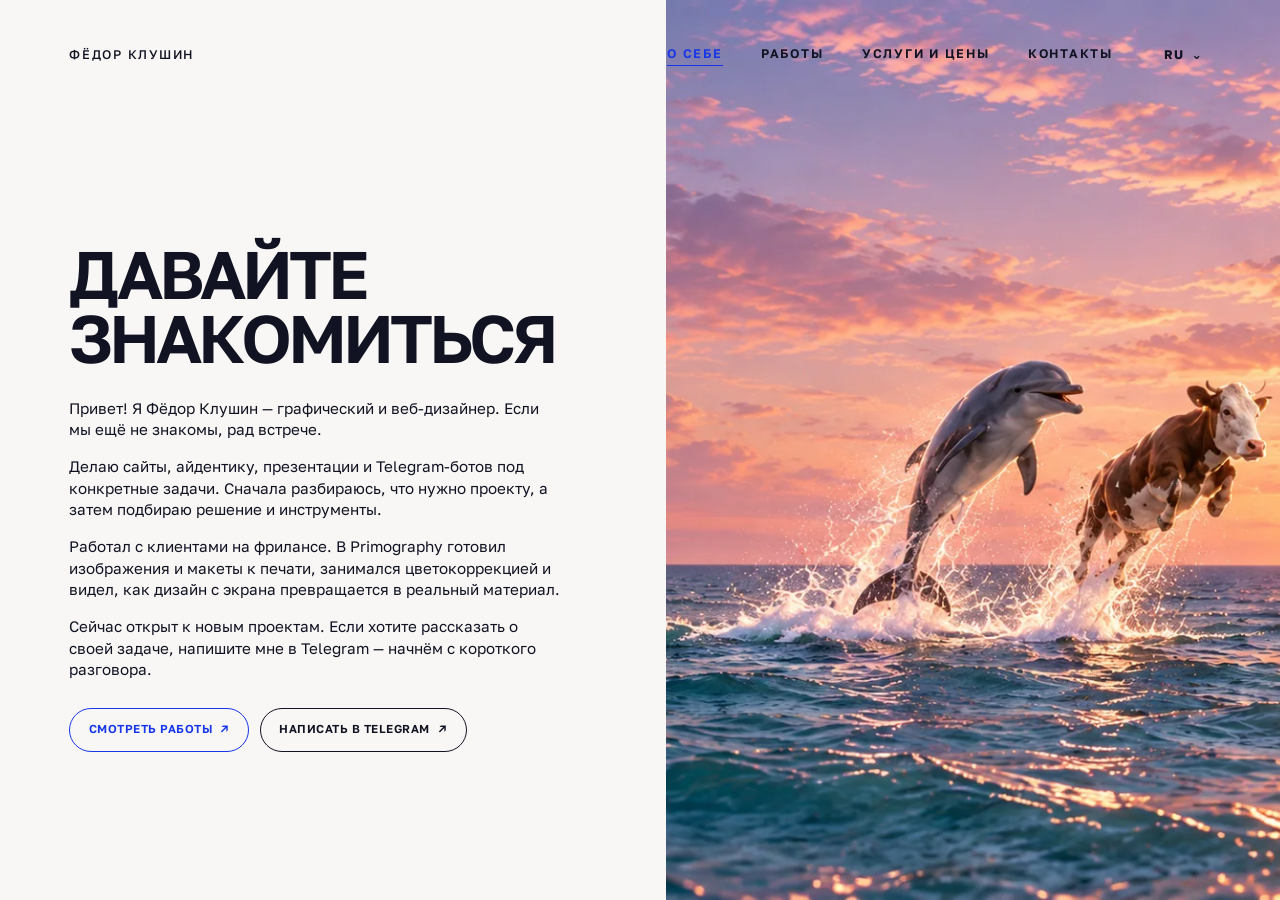
==== commit 3aa90564: "Add services and pricing page with multilingual navigation" ====
--- a/about.html
+++ b/about.html
@@ -23,7 +23,7 @@
   <nav class="site-nav" id="site-nav" aria-label="Основная навигация">
     <a href="about.html" aria-current="page">О себе</a>
     <a href="works.html">Работы</a>
-    <a href="contacts.html">Контакты</a>
+    <a href="services.html">Услуги и цены</a><a href="contacts.html">Контакты</a>
   </nav>
 </header>
 <main id="main" class="about-story">
--- a/css/redesign.css
+++ b/css/redesign.css
@@ -600,12 +600,12 @@
   padding: clamp(.8rem,1.6vw,1.45rem);
   border: 1px solid rgba(255,255,255,.86);
   border-radius: 1.6rem;
-  background: rgba(255,244,249,.64);
+  background: #faf8ef;
   backdrop-filter: blur(12px);
   -webkit-backdrop-filter: blur(12px);
   box-shadow: 0 1rem 4rem rgba(24,31,82,.15);
 }
-.game-shell__top { display: grid; grid-template-columns: 1fr 1fr 1.25fr; gap: .55rem; }
+.game-shell__top { display: grid; grid-template-columns: repeat(3, minmax(0,1fr)); gap: .55rem; }
 .game-score {
   display: grid;
   place-items: center;
@@ -614,40 +614,62 @@
   border-radius: .8rem;
   background: rgba(255,255,255,.3);
 }
-.game-score span { font-size: .7rem; font-weight: 600; letter-spacing: .07em; text-transform: uppercase; }
+.game-score span { font-size: .68rem; font-weight: 600; letter-spacing: .055em; text-transform: uppercase; }
 .game-score strong { font-size: 1.45rem; line-height: 1.1; font-variant-numeric: tabular-nums; }
-.game-reset { min-height: 4rem; border-radius: .8rem; font-size: .72rem; padding: .65rem; }
+.game-score--global { background: rgba(237,194,46,.22); border-color: rgba(187,173,160,.5); }
+.game-reset { grid-column: 1 / -1; min-height: 2.8rem; border-radius: .8rem; font-size: .72rem; padding: .65rem; }
 .game-board {
+  position: relative;
   display: grid;
   grid-template-columns: repeat(4, minmax(0,1fr));
+  grid-template-rows: repeat(4, minmax(0,1fr));
   gap: clamp(.38rem,1vw,.65rem);
   margin-top: .7rem;
   padding: clamp(.38rem,1vw,.65rem);
   aspect-ratio: 1;
   border: 1px solid rgba(255,255,255,.85);
-  border-radius: .9rem;
-  background: rgba(95,69,116,.14);
+  border-radius: .65rem;
+  background: #bbada0;
   touch-action: none;
 }
 .game-cell {
   display: grid;
   place-items: center;
-  border-radius: .65rem;
-  background: rgba(74,64,118,.14);
+  border-radius: .28rem;
+  background: #cdc1b4;
+  color: #776e65;
   font-size: clamp(1.1rem,3.5vw,2.55rem);
   font-weight: 700;
   line-height: 1;
   font-variant-numeric: tabular-nums;
 }
-.game-cell[data-value="2"],.game-cell[data-value="4"] { background: #d9dcff; }
-.game-cell[data-value="8"] { background: #ffc5aa; }
-.game-cell[data-value="16"],.game-cell[data-value="32"] { background: #ffb4c1; }
-.game-cell[data-value="64"],.game-cell[data-value="128"] { background: #ff9888; }
-.game-cell[data-value="256"],.game-cell[data-value="512"] { background: #ffe48b; }
-.game-cell[data-value="1024"],.game-cell[data-value="2048"] { background: #fbd472; }
-.game-cell[data-value="4096"],.game-cell[data-value="8192"] { background: #b3eeeb; }
-.game-cell[data-value="16384"],.game-cell[data-value="32768"] { background: #98e9d6; }
+.game-cell[data-value="2"] { background: #eee4da; }
+.game-cell[data-value="4"] { background: #ede0c8; }
+.game-cell[data-value="8"] { background: #f2b179; }
+.game-cell[data-value="16"] { background: #f59563; }
+.game-cell[data-value="32"] { background: #f67c5f; }
+.game-cell[data-value="64"] { background: #f65e3b; }
+.game-cell[data-value="128"] { background: #edcf72; }
+.game-cell[data-value="256"] { background: #edcc61; }
+.game-cell[data-value="512"] { background: #edc850; }
+.game-cell[data-value="1024"] { background: #edc53f; }
+.game-cell[data-value="2048"] { background: #edc22e; }
+.game-cell[data-value="4096"],.game-cell[data-value="8192"],.game-cell[data-value="16384"],.game-cell[data-value="32768"],.game-cell[data-value="65536"],.game-cell[data-value="131072"] { background: #3c3a32; }
+.game-cell--super { background: #3c3a32; }
+.game-cell[data-value]:not([data-value="2"]):not([data-value="4"]) { color: #f9f6f2; }
+.game-board.is-moving > .game-cell[data-value] { visibility: hidden; }
+.game-tile-flight {
+  position: absolute;
+  z-index: 2;
+  pointer-events: none;
+  will-change: transform;
+}
+.game-cell.is-spawned { animation: game-tile-pop .2s ease-out both; }
+@keyframes game-tile-pop { from { transform: scale(.75); opacity: .5; } to { transform: scale(1); opacity: 1; } }
 .game-cell[data-large="true"] { font-size: clamp(.8rem,2.4vw,1.8rem); }
+@media (prefers-reduced-motion: reduce) {
+  .game-cell.is-spawned { animation: none; }
+}
 .game-status { min-height: 1.5rem; margin-top: .6rem; font-size: .86rem; }
 .game-record-note { margin-top: .35rem; font-size: .72rem; line-height: 1.45; opacity: .78; }
 .game-scene__back {
@@ -677,7 +699,7 @@
   .game-scene { padding-top: 6.5rem; background-position: 39% center; }
   .game-shell { padding: .65rem; border-radius: 1rem; }
   .game-score { min-height: 3.3rem; }
-  .game-reset { min-height: 3.3rem; font-size: .6rem; }
+  .game-reset { min-height: 2.7rem; font-size: .68rem; }
 }
 @media (max-width:390px) {
   .contact-scene__game-link { gap: .4rem; padding-right: .65rem; font-size: .61rem; }
